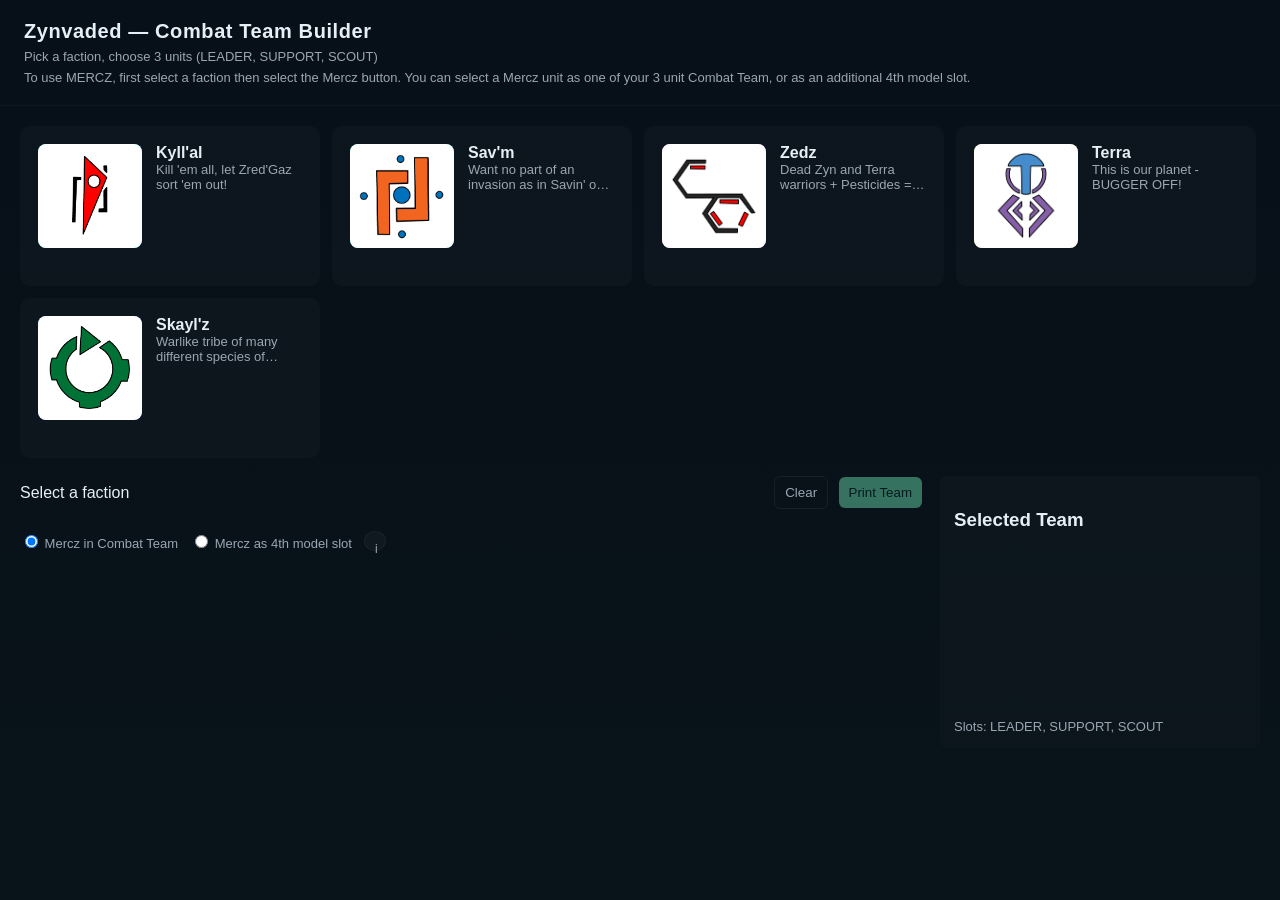
==== builder.html @ e00c41d1 "Added Checklist and splash page" ====
<!doctype html>
<html lang="en">
  <head>
    <meta charset="utf-8" />
    <meta name="viewport" content="width=device-width,initial-scale=1" />
    <title>Zynvaded Combat Team Builder</title>
    <link rel="stylesheet" href="styles.css">
  </head>
  <body>
    <header class="app-header">
      <h1>Zynvaded — Combat Team Builder</h1>
      <div class="header-sub">Pick a faction, choose 3 units (LEADER, SUPPORT, SCOUT)</div>
      <div class="header-sub">To use MERCZ, first select a faction then select the Mercz button. You can select a Mercz unit as one of your 3 unit Combat Team, or as an additional 4th model slot.</div>
    </header>

    <main class="container">
      <section>
        <div class="factions" id="factionTiles" aria-label="Factions">
          <!-- faction tiles injected here -->
        </div>
      </section>

      <section class="panel">
        <div class="panel-left">
          <div class="controls">
            <div class="current-faction" id="currentFactionLabel">Select a faction</div>
            <div class="actions">
              <button id="clearBtn">Clear</button>
              <button id="confirmBtn" class="primary" disabled>Print Team</button>
            </div>
          </div>

          <div id="merczModeControls" class="mercz-controls" hidden>
            <label><input type="radio" name="merczMode" id="merczInline" value="inline" checked> Mercz in Combat Team</label>
            <label style="margin-left:12px"><input type="radio" name="merczMode" id="merczFourth" value="fourth"> Mercz as 4th model slot</label>
            <button id="merczInfoBtn" class="mercz-info-btn" aria-expanded="false" aria-controls="merczTooltip">i</button>
            <div id="merczTooltip" class="tooltip" role="status" hidden>
              <strong>Mercz Modes</strong>
              <p><strong>Mercz in Combat Team:</strong> Select LEADER, SUPPORT, and SCOUT (3 total). A Mercz unit may be selected as one of these units.</p>
              <p><strong>Mercz as 4th model slot:</strong> You may pick an additional Mercz unit as a 4th model, producing a 4-model Combat Team.</p>
            </div>
          </div>

          <div id="unitGrid" class="unit-grid"></div>
        </div>

        <aside class="panel-right">
          <h3>Selected Team</h3>
          <div id="selectedList" class="selected-list"></div>
          <div class="composition-hint" id="compHint">Slots: LEADER, SUPPORT, SCOUT</div>
        </aside>
      </section>
    </main>

    <script src="app.js"></script>
  </body>
</html>
---- styles.css ----
:root{
  --bg:#0b0f14;
  --card:#0f1720;
  --muted:#9aa6b2;
  --accent:#6ee7b7;
  --accent-2:#60a5fa;
  --danger:#ff6b6b;
}
*{box-sizing:border-box}
html,body{height:100%}
body{
  margin:0;
  font-family:Inter,Segoe UI,Roboto,Arial,sans-serif;
  background:linear-gradient(180deg,#071018 0%, #09131a 100%);
  color:#e6eef6;
  -webkit-font-smoothing:antialiased;
}
.app-header{padding:20px 24px;border-bottom:1px solid rgba(255,255,255,0.03);}
.app-header h1{margin:0;font-size:20px;letter-spacing:0.6px}
.header-sub{color:var(--muted);font-size:13px;margin-top:6px}
.container{padding:20px;display:flex;flex-direction:column;gap:18px}
.factions{display:flex;gap:12px;flex-wrap:wrap}
.faction-tile{width:300px;min-height:160px;background:rgba(255,255,255,0.02);border-radius:10px;padding:18px;display:flex;gap:14px;align-items:flex-start;cursor:pointer;transition:transform .15s ease,box-shadow .15s ease,border .12s ease}
.faction-tile:hover{transform:translateY(-4px);box-shadow:0 14px 36px rgba(2,6,23,0.6)}
.faction-icon{width:104px;height:104px;border-radius:8px;display:flex;align-items:center;justify-content:center;font-weight:700;flex:0 0 auto}
.faction-icon img{width:100%;height:100%;object-fit:contain;border-radius:8px}

/* Make faction image background white and reduce padding so art fits */
.faction-icon img{background:#fff;padding:6px}

/* Active/selected faction tile: thicker border */
.faction-tile.active{box-shadow:0 18px 44px rgba(96,165,250,0.18);transform:translateY(-8px);border:2px solid rgba(96,165,250,0.28)}
.faction-tile.active .faction-name{color:var(--accent-2)}

/* Per-faction active border color overrides (use dataset id selectors so no JS changes required) */
.faction-tile.active[data-id="kyllal"]{
  border:2px solid rgba(255,255,255,0.92);
  box-shadow:0 18px 44px rgba(255,255,255,0.14);
}
.faction-tile.active[data-id="savm"]{
  border:2px solid rgba(110,231,183,0.92); /* green */
  box-shadow:0 18px 44px rgba(110,231,183,0.14);
}
.faction-tile.active[data-id="terra"]{
  border:2px solid rgba(96,165,250,0.92); /* blue */
  box-shadow:0 18px 44px rgba(96,165,250,0.14);
}
.faction-tile.active[data-id="zedz"]{
  border:2px solid rgba(200,200,200,0.86); /* grey */
  box-shadow:0 18px 44px rgba(200,200,200,0.10);
}
.faction-tile.active[data-id="skaylz"]{
  border:2px solid rgba(255, 0, 0, 0.86); /* red */
  box-shadow:0 18px 44px rgba(139, 4, 4, 0.1);
}
.faction-tile.active[data-id="mercz"]{
  border:2px solid rgba(255,165,0,0.92); /* orange */
  box-shadow:0 18px 44px rgba(255,165,0,0.14);
}

/* Attachments faction active override: bigger yellow border and subtle glow */
.faction-tile.active[data-id="attachments"]{
  border:2px solid #facc15; /* amber/yellow tuned to match accents */
  box-shadow:0 18px 44px rgba(250,204,21,0.18);
}

.faction-info{flex:1}
.faction-name{font-weight:800;font-size:16px}
.faction-desc{
  font-size:13px;color:var(--muted);
  display:block;
  /* clamp to 2 lines by default */
  overflow:hidden;display:-webkit-box;-webkit-box-orient:vertical;-webkit-line-clamp:2;line-clamp:2;
}
/* show more description when tile has .expanded */
.faction-tile.expanded .faction-desc{-webkit-line-clamp:6;line-clamp:6}
.faction-tile.expanded{background:rgba(255,255,255,0.025)}

.panel{display:flex;gap:18px}
.panel-left{flex:1}
.panel-right{width:320px;background:linear-gradient(180deg, rgba(255,255,255,0.02), rgba(255,255,255,0.01));padding:14px;border-radius:8px}
.controls{display:flex;justify-content:space-between;align-items:center;gap:12px;margin-bottom:12px}
.actions button{margin-left:6px}
button{background:transparent;border:1px solid rgba(255,255,255,0.06);color:var(--muted);padding:8px 10px;border-radius:6px;cursor:pointer}
button.primary{background:var(--accent);color:#022; border:none}
button:disabled{opacity:.45;cursor:not-allowed}

.unit-grid{display:flex;flex-direction:column;gap:18px}
.slot-row{display:flex;flex-direction:column;gap:8px}
.slot-header{font-weight:700;color:var(--accent-2);font-size:14px}
.slot-cards{display:flex;gap:12px;flex-wrap:wrap}
.slot-cards .unit-card{flex:0 0 220px}
.slot-empty{color:var(--muted);padding:8px}

.unit-card{position:relative;background:var(--card);border-radius:8px;padding:10px;display:flex;flex-direction:column;gap:8px;cursor:pointer;transition:transform .12s ease,box-shadow .12s ease;border:1px solid rgba(255,255,255,0.02)}
.unit-card:hover{transform:translateY(-6px);box-shadow:0 18px 40px rgba(2,6,23,0.6)}
.unit-art{height:110px;border-radius:6px;background:linear-gradient(135deg, rgba(90,90,110,0.14), rgba(20,30,40,0.14));display:flex;align-items:center;justify-content:center;color:var(--muted);font-weight:700}
.unit-art img{width:100%;height:100%;object-fit:contain;border-radius:6px}
.unit-card.mercz{
  /* Match faction-tile active style but use orange tint */
  box-shadow: 0 18px 44px rgba(255,165,0,0.12);
  transform: translateY(-6px);
  border: 2px solid rgba(255,165,0,0.28);
  border-radius:8px;
  background: linear-gradient(180deg, rgba(255,250,240,0.02), var(--card));
}
/* Attachment cards and badge */
.faction-at{background:linear-gradient(135deg,#94a3b8,#64748b);color:#061021}
.unit-card.attachment{
  box-shadow: 0 18px 44px rgba(100,100,110,0.06);
  transform: translateY(-6px);
  border: 2px solid rgba(148,163,184,0.12);
  background: linear-gradient(180deg, rgba(148,163,184,0.02), var(--card));
}
.attachment-badge{position:absolute;right:8px;top:8px;background:rgba(148,163,184,0.12);color:#cbd5e1;padding:4px 6px;border-radius:6px;font-size:11px;font-weight:700;border:1px solid rgba(148,163,184,0.06)}
.unit-card.mercz .unit-name{
  color: #ffd9b3;
}

/* Zed-Mercz variant: give a purple/pink tint and distinct badge */
.unit-card.mercz-zed-mercz{
  box-shadow: 0 18px 44px rgba(167,139,250,0.12);
  border: 2px solid rgba(167,139,250,0.22);
  background: linear-gradient(180deg, rgba(162,135,255,0.02), var(--card));
}
.unit-card.mercz-zed-mercz .unit-name{ color: #e9d7ff; }
.mercz-badge{position:absolute;right:8px;top:8px;background:rgba(255,165,0,0.12);color:#ffb84d;padding:4px 6px;border-radius:999px;font-size:11px;font-weight:700;border:1px solid rgba(255,165,0,0.12)}
.unit-card.mercz-zed-mercz .mercz-badge{ background:rgba(167,139,250,0.12); color:#c9b3ff; border-color: rgba(167,139,250,0.12); }

/* Tooltip and info button for Mercz mode explanation */
.mercz-info-btn{display:inline-block;margin-left:12px;width:20px;height:20px;border-radius:50%;background:rgba(255,255,255,0.03);color:var(--muted);border:1px solid rgba(255,255,255,0.04);font-size:12px;line-height:18px;text-align:center;cursor:pointer}
.mercz-info-btn:focus{outline:2px solid rgba(255,165,0,0.18)}
.tooltip{position:relative;max-width:320px;background:rgba(8,10,12,0.96);color:#fff;padding:10px;border-radius:8px;border:1px solid rgba(255,255,255,0.04);font-size:13px;margin-top:8px}
.tooltip p{margin:6px 0;color:var(--muted);font-size:13px}
.tooltip strong{color:#fff}
.tooltip[hidden]{opacity:0;transform:scale(.96);visibility:hidden;pointer-events:none}
.tooltip:not([hidden]){opacity:1;transform:scale(1);visibility:visible;pointer-events:auto;transition:opacity .12s ease, transform .12s ease}

/* Position tooltip absolutely relative to the controls and add a small badge for mercz */
.mercz-controls{position:relative;display:inline-flex;align-items:center}
.tooltip{position:absolute;right:0;top:34px;max-width:360px;z-index:60;box-shadow:0 10px 30px rgba(2,6,23,0.6)}
.mercz-badge{position:absolute;right:8px;top:8px;background:rgba(255,165,0,0.12);color:#ffb84d;padding:4px 6px;border-radius:999px;font-size:11px;font-weight:700;border:1px solid rgba(255,165,0,0.12)}

/* Toast notifications */
.toast{position:fixed;left:50%;transform:translateX(-50%) translateY(0);bottom:28px;background:linear-gradient(180deg,#0f1720,#0b1220);color:#fff;padding:10px 14px;border-radius:8px;border:1px solid rgba(255,255,255,0.04);box-shadow:0 12px 30px rgba(2,6,23,0.6);z-index:999;opacity:0;pointer-events:none;transition:opacity .18s ease, transform .18s ease}
.toast.show{opacity:1;pointer-events:auto;transform:translateX(-50%) translateY(-6px)}
.unit-meta{display:flex;justify-content:space-between;align-items:center}
.unit-name{font-weight:700}
.slot-pill{font-size:12px;padding:4px 6px;border-radius:999px;background:rgba(255,255,255,0.03);color:var(--muted)}
.unit-card.selected{
  /* stronger visible border for active (selected) cards */
  outline: none;
  border: 2px solid rgba(110,231,183,0.92);
  box-shadow: 0 18px 44px rgba(110,231,183,0.22);
  transform: translateY(-6px);
  transition: box-shadow .12s ease, border-color .12s ease, transform .12s ease;
}

/* Selected styles for Mercz variants (override their tint when active) */
.unit-card.selected.mercz{
  border: 2px solid rgba(255,165,0,0.92);
  box-shadow: 0 18px 44px rgba(255,165,0,0.22);
  transform: translateY(-6px);
}
.unit-card.selected.mercz-zed-mercz{
  border: 2px solid rgba(167,139,250,0.92);
  box-shadow: 0 18px 44px rgba(167,139,250,0.22);
  transform: translateY(-6px);
}

/* Always make selected Kyllal unit cards use the Kyllal white border regardless of active faction */
.unit-card[data-id^="kyllal"].selected{
  border:2px solid rgba(255,255,255,0.92) !important;
  box-shadow:0 18px 44px rgba(255,255,255,0.14) !important;
}

/* Always make selected Savm unit cards use the Savm green border regardless of active faction */
.unit-card[data-id^="savm"].selected{
  border:2px solid rgba(110,231,183,0.92) !important;
  box-shadow:0 18px 44px rgba(110,231,183,0.14) !important;
}

/* Always make selected Zedz unit cards use the Zedz grey border regardless of active faction */
.unit-card[data-id^="zedz"].selected{
  border:2px solid rgba(200,200,200,0.86) !important;
  box-shadow:0 18px 44px rgba(200,200,200,0.10) !important;
}

/* Always make selected Skaylz unit cards use the Skaylz red border regardless of active faction */
.unit-card[data-id^="skaylz"].selected{
  border:2px solid rgba(255, 0, 0, 0.86) !important;
  box-shadow:0 18px 44px rgba(255, 0, 0, 0.10) !important;
}

/* Always make selected Terra unit cards use the Terra blue border regardless of active faction */
.unit-card[data-id^="terra"].selected{
  border:2px solid rgba(96,165,250,0.92) !important;
  box-shadow:0 18px 44px rgba(96,165,250,0.14) !important;
}

/* Selected styles for Attachments: match the Attachments faction active yellow */
.unit-card.attachment.selected,
.unit-card.selected.attachment{
  border: 2px solid #facc15 !important;
  box-shadow: 0 18px 44px rgba(250,204,21,0.18) !important;
  transform: translateY(-6px);
}

.selected-list{display:flex;flex-direction:column;gap:8px;margin-top:8px;min-height:160px}
.selected-item{display:flex;gap:8px;align-items:center;padding:8px;border-radius:6px;background:rgba(255,255,255,0.02)}
.sel-art{width:52px;height:52px;border-radius:6px;background:linear-gradient(135deg,#0b1220,#123);display:flex;align-items:center;justify-content:center;color:var(--muted)}
.sel-art img{width:100%;height:100%;object-fit:cover;border-radius:6px}
.sel-meta{flex:1}
.small-muted{font-size:12px;color:var(--muted)}

.composition-hint{margin-top:10px;font-size:13px;color:var(--muted)}

.mercz-controls{margin-top:10px;color:var(--muted);font-size:13px}
.mercz-controls label{cursor:pointer}

@media (max-width:900px){
  .panel{flex-direction:column}
  .panel-right{width:100%}
}

/* Faction icon colors */
.faction-zn{background:linear-gradient(135deg,#2dd4bf,#06b6d4);color:#042f33}
.faction-zd{background:linear-gradient(135deg,#f472b6,#a78bfa);color:#2b022b}
.faction-tr{background:linear-gradient(135deg,#a3e635,#4d7c0f);color:#071500}
.faction-sk{background:linear-gradient(135deg,#60a5fa,#7c3aed);color:#031032}
.faction-mc{background:linear-gradient(135deg,#f97316,#ef4444);color:#2b0800}

.footer{padding:12px}

/* Startup splash styles */
.startup-page{min-height:100vh;background-image:url('resources/backgrounds/startupbackground.jpg');background-size:cover;background-position:center;display:flex;align-items:center;justify-content:center}
.startup-overlay{backdrop-filter:blur(4px);background:rgba(2,6,23,0.45);padding:36px;border-radius:12px;max-width:920px;width:92%;color:#fff;text-align:center}
.startup-logo{max-width:320px;width:60%;height:auto;margin-bottom:12px}
.startup-title{font-size:28px;margin:6px 0}
.startup-sub{color:var(--muted);margin-bottom:18px}
.startup-actions{display:flex;gap:12px;justify-content:center}
.btn{display:inline-block;padding:10px 16px;border-radius:8px;border:1px solid rgba(255,255,255,0.08);background:transparent;color:#fff;text-decoration:none}
.btn.primary{background:linear-gradient(90deg,var(--accent-2),#0ea5e9);color:#021025;border:none}
.coming-soon{min-height:100vh;display:flex;align-items:center;justify-content:center;background:linear-gradient(180deg,#071018,#09131a)}
.coming-box{background:linear-gradient(180deg,#0f1720,#071018);padding:28px;border-radius:10px;color:#fff;text-align:center}
.coming-logo{max-width:240px;margin-bottom:10px}

/* PDF progress overlay styles (moved from inline JS) */
#pdfProgress{
  position:fixed;
  left:0;top:0;width:100%;height:100%;
  background:rgba(0,0,0,0.65);
  display:flex;align-items:center;justify-content:center;z-index:999999;
}
.pdf-progress-box{
  width:420px;max-width:90%;padding:18px;border-radius:8px;
  background:linear-gradient(180deg,#ffffff,#f1f5f9); /* lighter box */
  box-shadow:0 8px 20px rgba(2,6,23,0.12);text-align:center;color:#0b1220;font-family:Inter,Segoe UI,Arial,sans-serif
}
.pdf-progress-title{font-weight:800;margin-bottom:12px;color:#071018}
.pdf-progress-bar{width:100%;height:14px;background:#e6eef6;border-radius:8px;overflow:hidden;margin-bottom:10px}
.pdf-progress-fill{height:100%;width:0%;background:linear-gradient(90deg,#2563eb,#0ea5e9);transition:width 280ms linear}
.pdf-progress-pct{font-size:13px;color:#071018}

/* Checklist styles */
.nav-link{color:var(--accent-2);text-decoration:none}
.nav-link:hover{text-decoration:underline}

.checklist-controls{margin-bottom:20px}
.checklist-controls .controls{display:flex;justify-content:space-between;align-items:center;padding:12px 0}
.progress-info{font-weight:700;color:var(--accent-2)}

.checklist-grid{display:flex;flex-direction:column;gap:24px}

.faction-section{background:rgba(255,255,255,0.01);border-radius:12px;padding:18px;border:1px solid rgba(255,255,255,0.03)}

.faction-header{display:flex;gap:14px;align-items:center;margin-bottom:16px;padding-bottom:12px;border-bottom:1px solid rgba(255,255,255,0.05)}

.units-grid{display:grid;grid-template-columns:repeat(auto-fill,minmax(110px,1fr));gap:8px}

.model-card{position:relative;background:var(--card);border-radius:6px;padding:8px;cursor:pointer;transition:transform .12s ease,box-shadow .12s ease,border .12s ease;border:1px solid rgba(255,255,255,0.02)}

.slot-header{margin:20px 0 10px 0;padding:8px 12px;background:linear-gradient(135deg,rgba(110,231,183,0.1),rgba(110,231,183,0.05));border-left:3px solid var(--accent);border-radius:0 6px 6px 0}

.slot-header h4{margin:0;color:var(--text);font-size:14px;font-weight:600;text-transform:uppercase;letter-spacing:0.5px}

.model-card:hover{transform:translateY(-2px);box-shadow:0 8px 20px rgba(2,6,23,0.4)}

.model-card.checked{border:2px solid var(--accent);box-shadow:0 8px 20px rgba(110,231,183,0.15);transform:translateY(-2px)}

.model-checkbox{position:absolute;top:6px;right:6px;z-index:2}

.model-checkbox input[type="checkbox"]{opacity:0;position:absolute;width:16px;height:16px;cursor:pointer}

.checkbox-label{display:block;width:16px;height:16px;border:2px solid rgba(255,255,255,0.2);border-radius:3px;background:transparent;cursor:pointer;position:relative;transition:all .12s ease}

.model-checkbox input[type="checkbox"]:checked + .checkbox-label{background:var(--accent);border-color:var(--accent)}

.model-checkbox input[type="checkbox"]:checked + .checkbox-label::after{content:'✓';position:absolute;top:50%;left:50%;transform:translate(-50%,-50%);color:#022;font-weight:bold;font-size:10px}

.model-art{height:55px;border-radius:4px;background:linear-gradient(135deg,rgba(90,90,110,0.14),rgba(20,30,40,0.14));display:flex;align-items:center;justify-content:center;color:var(--muted);font-weight:700;margin-bottom:6px}

.model-art img{width:100%;height:100%;object-fit:contain;border-radius:4px}

.model-info{text-align:center}

.model-name{font-weight:700;margin-bottom:3px;font-size:12px;line-height:1.2}

.model-slot{font-size:10px;color:var(--muted);padding:2px 4px;border-radius:999px;background:rgba(255,255,255,0.03);display:inline-block}

/* Responsive adjustments */
@media (max-width:768px){
  .units-grid{grid-template-columns:repeat(auto-fill,minmax(90px,1fr));gap:6px}
  .model-card{padding:6px}
  .model-art{height:45px}
  .model-name{font-size:11px}
  .model-slot{font-size:9px}
}
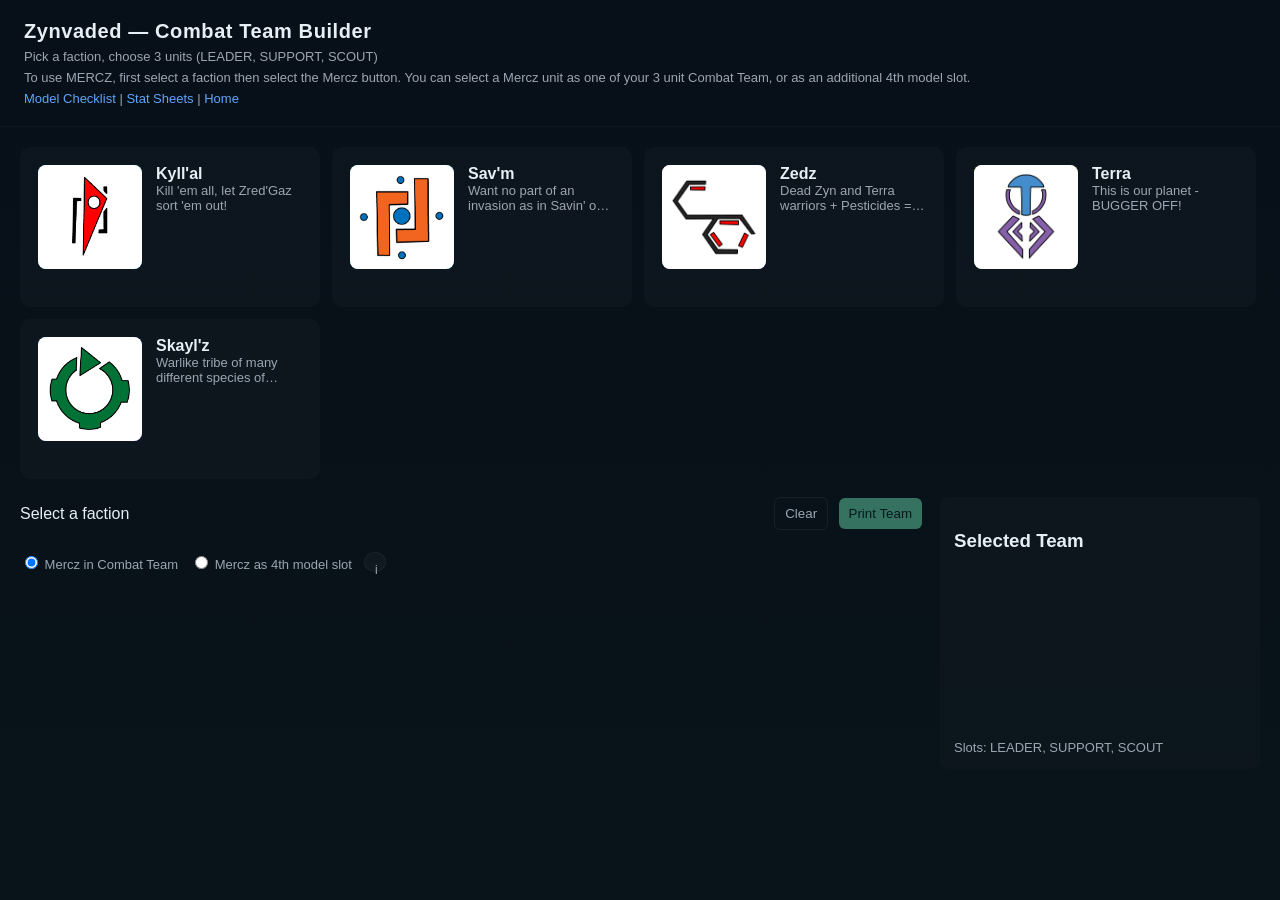
==== commit 36758357: "Added Stat Sheets Page" ====
--- a/builder.html
+++ b/builder.html
@@ -11,7 +11,12 @@
       <h1>Zynvaded — Combat Team Builder</h1>
       <div class="header-sub">Pick a faction, choose 3 units (LEADER, SUPPORT, SCOUT)</div>
       <div class="header-sub">To use MERCZ, first select a faction then select the Mercz button. You can select a Mercz unit as one of your 3 unit Combat Team, or as an additional 4th model slot.</div>
-    </header>
+      <div class="header-sub">
+        <a href="checklist.html" class="nav-link">Model Checklist</a> | 
+        <a href="statsheet.html" class="nav-link">Stat Sheets</a> |
+        <a href="index.html" class="nav-link">Home</a>
+      </div>
+   </header>
 
     <main class="container">
       <section>
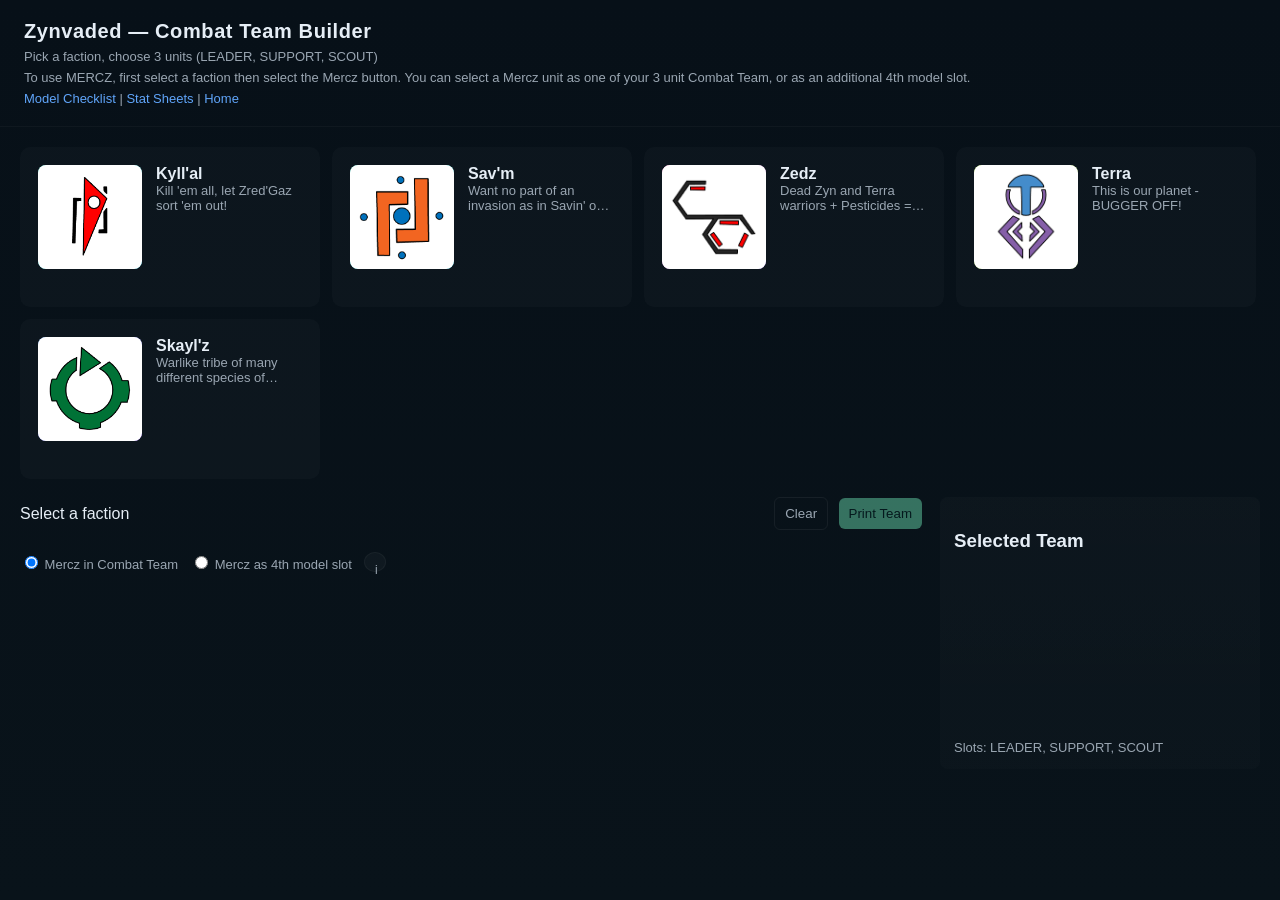
==== commit 395f5690: "SeptUpdate" ====
--- a/builder.html
+++ b/builder.html
@@ -32,6 +32,7 @@
             <div class="actions">
               <button id="clearBtn">Clear</button>
               <button id="confirmBtn" class="primary" disabled>Print Team</button>
+              <button id="playGameBtn" class="primary" disabled hidden>Play Game</button>
             </div>
           </div>
 
--- a/styles.css
+++ b/styles.css
@@ -300,6 +300,31 @@
 
 .model-art{height:55px;border-radius:4px;background:linear-gradient(135deg,rgba(90,90,110,0.14),rgba(20,30,40,0.14));display:flex;align-items:center;justify-content:center;color:var(--muted);font-weight:700;margin-bottom:6px}
 
+.hidden{display:none !important;}
+
+.play-area{background:rgba(255,255,255,0.03);border:1px solid rgba(255,255,255,0.06);border-radius:12px;padding:18px;display:flex;flex-direction:column;gap:16px}
+.play-header{display:flex;justify-content:space-between;align-items:flex-start;gap:12px;flex-wrap:wrap}
+.play-header h2{margin:0;font-size:18px}
+.play-status{color:var(--muted);font-size:13px;margin-top:4px}
+.play-header-actions{display:flex;gap:10px;flex-wrap:wrap}
+.play-pane{display:flex;gap:18px;flex-wrap:wrap}
+.play-selection{flex:0 0 280px;min-width:260px;max-height:680px;overflow:auto}
+.play-selection h3{margin:0 0 10px;font-size:16px}
+.selected-play-list{display:flex;flex-direction:column;gap:8px}
+.play-unit-item{padding:10px;border-radius:10px;background:rgba(255,255,255,0.02);cursor:pointer;transition:background .15s ease,border .15s ease;border:1px solid rgba(255,255,255,0.06)}
+.play-unit-item:hover{background:rgba(255,255,255,0.04)}
+.play-unit-item.active{background:rgba(96,165,250,0.15);border-color:rgba(96,165,250,0.22)}
+.play-unit-item .play-unit-name{font-weight:700;font-size:14px}
+.play-unit-item .play-unit-meta{font-size:12px;color:var(--muted);margin-top:4px}
+.play-empty{color:var(--muted);font-size:13px;padding:14px;background:rgba(255,255,255,0.02);border-radius:8px}
+.play-canvas-container{flex:1;min-width:320px;position:relative;background:rgba(255,255,255,0.02);border-radius:12px;padding:14px}
+.play-canvas-wrapper{position:relative;overflow:hidden;border-radius:10px;background:#071018}
+.play-canvas-wrapper canvas{display:block;width:100%;height:auto}
+.play-overlay-canvas{position:absolute;left:0;top:0;pointer-events:auto}
+.play-overlay-info{margin-top:12px;font-size:13px;color:var(--muted)}
+.play-controls{display:flex;gap:10px;flex-wrap:wrap;margin-top:10px}
+.play-controls button{padding:10px 14px}
+
 .model-art img{width:100%;height:100%;object-fit:contain;border-radius:4px}
 
 .model-info{text-align:center}
